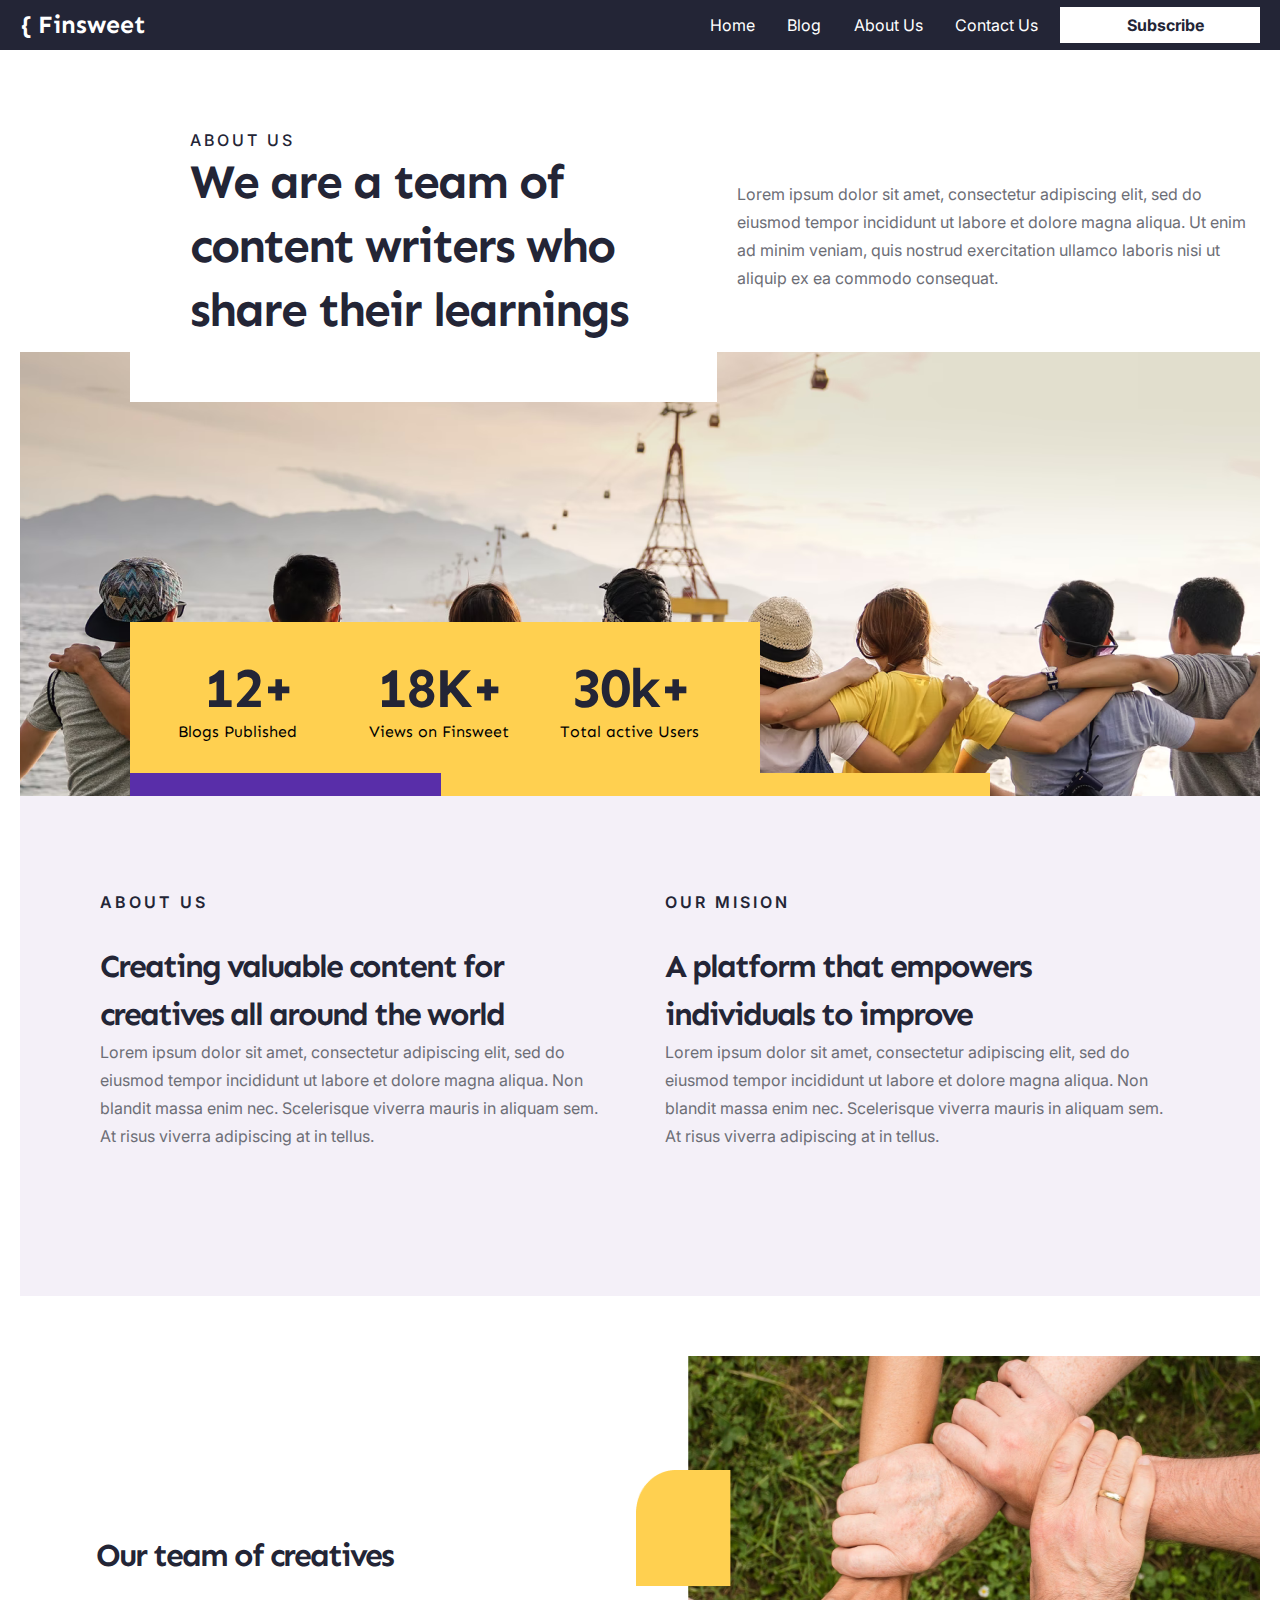
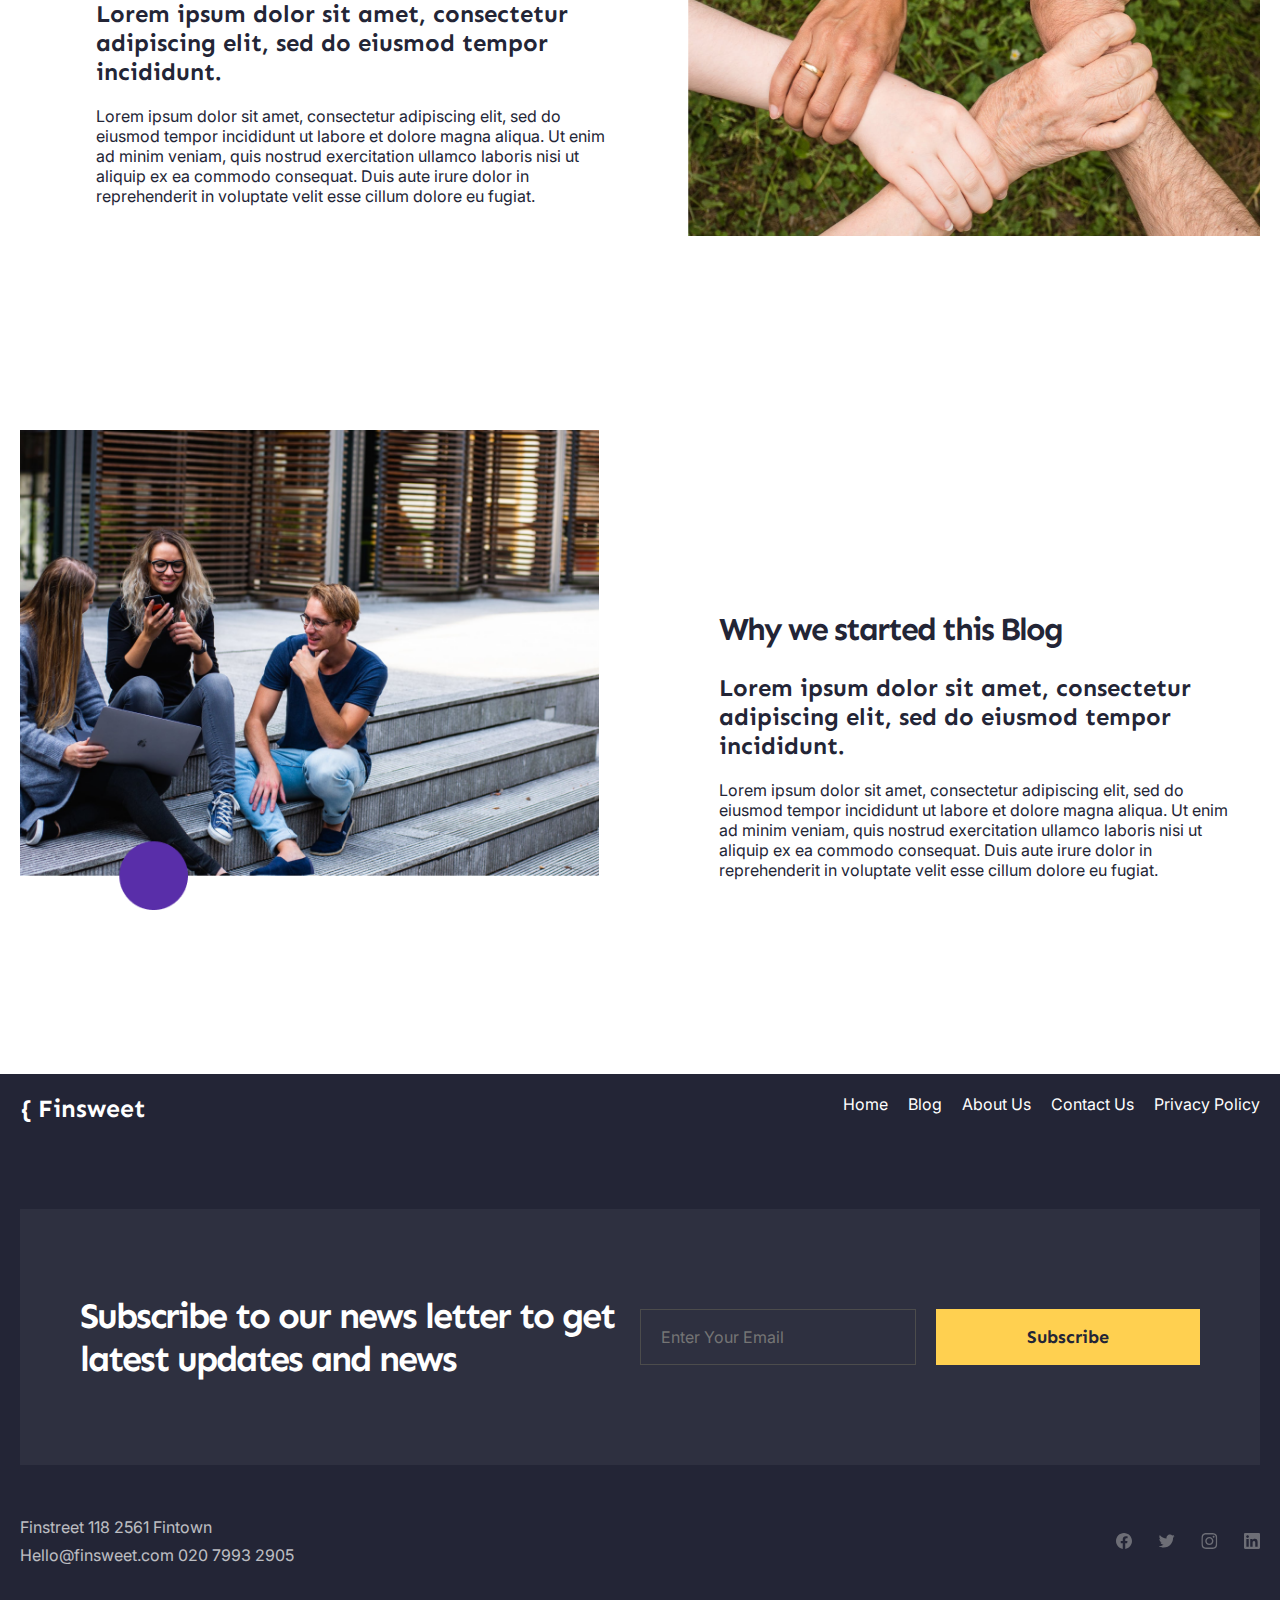
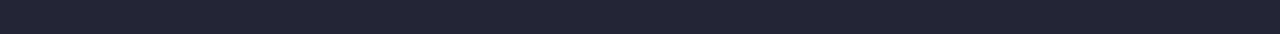
==== about.html @ aa35c8ec "update 2" ====
<!DOCTYPE html>
<html lang="en">

<head>
    <meta charset="UTF-8">
    <meta http-equiv="X-UA-Compatible" content="IE=edge">
    <meta name="viewport" content="width=device-width, initial-scale=1.0">
    <link rel="stylesheet" href="css/reset.css">
    <link rel="stylesheet" href="css/about.css">
    <title>Finsweet Blog</title>
</head>


<body>
    <header>
        <div class="container">
            <a href="index.html">
                <div class="logo">{ Finsweet</div>
            </a>
            <div class="hamburger">
                <div class="line"></div>
                <div class="line"></div>
                <div class="line"></div>
            </div>
            <nav class="nav-bar">
                <li><a href="index.html">Home</a></li>
                <li><a href="blog.html">Blog</a></li>
                <li><a href="about.html">About Us</a></li>
                <li><a href="contact.html">Contact Us</a></li>
                <li class="li-button"><a href="subsribe.html">Subscribe</a></li>
            </nav>
        </div>
    </header>

    <main>
        <div class="container">
            <div class="page-1">
                <div class="all-wrapper">
                    <div class="box-1-row">
                        <div class="box-1-col-1">
                            <span>ABOUT US</span>
                            <h1>We are a team of content writers who share their learnings</h1>
                        </div>
                        <div class="box-1-col-2">
                            <p class="p">Lorem ipsum dolor sit amet, consectetur adipiscing elit, sed do eiusmod tempor
                                incididunt ut labore et dolore magna aliqua. Ut enim ad minim veniam, quis nostrud
                                exercitation ullamco laboris nisi ut aliquip ex ea commodo consequat.</p>
                        </div>
                    </div>
                    <div class="box-2-wrapper">
                        <div class="number-box">
                            <div class="number-wrapper">
                                <div class="col">
                                    <span class="header">12+</span>
                                    <span class="htxt">Blogs Published</span>
                                </div>
                                <div class="col">
                                    <span class="header">18K+</span>
                                    <span class="htxt">Views on Finsweet</span>
                                </div>
                                <div class="col">
                                    <span class="header">30k+</span>
                                    <span class="htxt">Total active Users</span>
                                </div>
                            </div>
                            <div class="line-wrap">
                                <div class="line1"></div>
                                <div class="line2"></div>
                            </div>
                        </div>
                    </div>
                    <div class="row">
                        <div class="col1">
                            <div class="col-header2">
                                <span>About Us</span>
                            </div>
                            <div class="col-main-text">
                                <h2 class="h2">Creating valuable content for creatives all around the world</h2>
                                <p class="p">Lorem ipsum dolor sit amet, consectetur adipiscing elit, sed do eiusmod
                                    tempor incididunt ut labore et dolore magna aliqua. Non blandit massa enim nec.
                                    Scelerisque viverra mauris in aliquam sem. At risus viverra adipiscing at in tellus.
                                </p>
                            </div>
                        </div>
                        <div class="col2">
                            <div class="col-header2">
                                <span>Our mision</span>
                            </div>
                            <div class="col-main-text">
                                <h2 class="h2">A platform that empowers individuals to improve</h2>
                                <p class="p">Lorem ipsum dolor sit amet, consectetur adipiscing elit, sed do eiusmod
                                    tempor incididunt ut labore et dolore magna aliqua. Non blandit massa enim nec.
                                    Scelerisque viverra mauris in aliquam sem. At risus viverra adipiscing at in tellus.
                                </p>
                            </div>
                        </div>
                    </div>
                </div>
            </div>
            <div class="page-2">
                <div class="img-row-wrapper">
                    <div class="img-row-1">
                        <div class="col-text">
                            <div class="txt-col">
                                <h2 class="h2">Our team of creatives</h2>
                                <h4>Lorem ipsum dolor sit amet, consectetur adipiscing elit, sed do eiusmod tempor
                                    incididunt.</h4>
                                <p>Lorem ipsum dolor sit amet, consectetur adipiscing elit, sed do eiusmod tempor
                                    incididunt ut labore et dolore magna aliqua. Ut enim ad minim veniam, quis
                                    nostrud exercitation ullamco laboris nisi ut aliquip ex ea commodo consequat.
                                    Duis aute irure dolor in reprehenderit in voluptate velit esse cillum dolore eu
                                    fugiat.</p>
                            </div>
                        </div>
                        <div class="col-img">
                            <img src="img/about/Know more imagebg2.png">
                        </div>
                        <div class="col-img for-mobile-not-pc">
                            <img src="img/about/hover.png">
                        </div>
                    </div>
                    <div class="img-row-1 b">
                        <div class="imgwrapper">
                            <div class="col-img">
                                <img src="img/about/Imagebg3.png">
                            </div>
                            <div class="col-img for-mobile-not-pc">
                                <img src="img/about/hover-2.jpg">
                            </div>
                        </div>
                        <div class="col-text">
                            <div class="txt-col">
                                <h2 class="h2">Why we started this Blog</h2>
                                <h4>Lorem ipsum dolor sit amet, consectetur adipiscing elit, sed do eiusmod tempor
                                    incididunt.</h4>
                                <p>Lorem ipsum dolor sit amet, consectetur adipiscing elit, sed do eiusmod tempor
                                    incididunt ut labore et dolore magna aliqua. Ut enim ad minim veniam, quis
                                    nostrud exercitation ullamco laboris nisi ut aliquip ex ea commodo consequat.
                                    Duis aute irure dolor in reprehenderit in voluptate velit esse cillum dolore eu
                                    fugiat.</p>
                            </div>
                        </div>
                    </div>
                </div>
            </div>
        </div>
    </main>


    <footer>
        <div class="container">
            <div class="footer-header-wrapper">
                <a href="index.html">
                    <div class="logo">{ Finsweet</div>
                </a>

                <nav class="footer-nav-bar">
                    <li><a href="index.html">Home</a></li>
                    <li><a href="blog.html">Blog</a></li>
                    <li><a href="about.html">About Us</a></li>
                    <li><a href="contact.html">Contact Us</a></li>
                    <li><a href="privacy.html">Privacy Policy</a></li>
                </nav>
            </div>
            <div class="footer-center">
                <h2>Subscribe to our news letter to get latest updates and news</h2>
                <div class="input-button-wrapper">
                    <input type="email" placeholder="Enter Your Email">
                    <button class="button">Subscribe</button>
                </div>
            </div>

            <div class="footer-end">
                <div class="footer-end-text-wrapper">
                    <div class="fcol">
                        <p class="p">Finstreet 118 2561 Fintown</p>
                        <p class="p">Hello@finsweet.com 020 7993 2905</p>
                    </div>
                    <div class="fcol">
                        <div class="footer-socials-wrapper">
                            <img src="img/icons/footer-icon/f.svg">
                            <img src="img/icons/footer-icon/t.svg">
                            <img src="img/icons/footer-icon/i.svg">
                            <img src="img/icons/footer-icon/l.svg">
                        </div>
                    </div>
                </div>
            </div>
        </div>
    </footer>
    <script>
        hamburger = document.querySelector(".hamburger");
        hamburger.onclick = function () {
            navBar = document.querySelector(".nav-bar");
            navBar.classList.toggle("active")
        }
    </script>
</body>

</html>
---- css/about.css ----
@import url('https://fonts.googleapis.com/css2?family=Inter:wght@400;700&family=Sen:wght@400;700;800&display=swap');

/*! ---------------------------HAMBURGER MENU-------------------------------- */

* {
    font-family: 'Inter', sans-serif;
    font-family: 'Sen', sans-serif;
}

.for-pc {
    display: none;
}

.for-mobile-not-pc {
    display: block;
}

.container {
    max-width: 1440px;
    width: 100%;
    margin: auto;
    padding: 20px;
}

.logo {
    font-weight: 700;
    font-size: 1.5625em;
}

a .logo {
    color: #fff;
}

header {
    position: sticky;
    top: 0;
    background: #232536;
    z-index: 4;
}

header .container {
    display: flex;
    background: #232536;
    justify-content: space-between;
    align-items: center;
    height: 50px;
    color: #fff;
}

.hamburger .line {
    height: 3px;
    width: 30px;
    margin-bottom: 4px;
    background-color: #fff;
}

.nav-bar {
    position: absolute;
    top: 50px;
    right: 0;
    display: flex;
    flex-direction: column;
    width: 0px;
    height: 100vh;
    background-color: #232536;
    gap: 10px;
    overflow: hidden;
    transition: 0.6s;
    opacity: 0;
}

.nav-bar li {
    margin-top: 20px;
    transition: 0.4s;
    text-align: left;
    padding-left: 10px;
}

.nav-bar li a {
    color: #fff;
    font-family: 'Inter';
    font-style: normal;
    font-weight: 400;
    font-size: 1em;
    line-height: 28px;

}

.nav-bar.active {
    width: 210px;
    transition: 0.6s;
    opacity: 1;
}

.li-button {
    display: flex;
    align-items: center;
    background-color: #fff;
    max-width: 200px;
    width: 100%;
    height: 36px;
}

.li-button a {
    font-family: 'Sen';
    font-style: normal;
    font-weight: 700 !important;
    font-size: 1.125em;
    line-height: 24px;
    display: flex;
    align-items: center;
    color: #232536 !important;
}

/*! ---------------------------HAMBURGER MENU-------------------------------- */
/* ----------------------------------Default class--------------------------- */
.coloroful-text {
    color: #4C4C4C;
    font-family: 'Inter';
    font-weight: 500;
    font-size: .875em;
}

.coloroful-text span {
    color: #592EA9;
}

.p {
    font-family: 'Inter';
    font-weight: 400;
    font-size: 1em;
    line-height: 28px;
    color: #6D6E76;
}

.h2 {
    font-family: 'Sen';
    font-weight: 700;
    font-size: 2rem;
    line-height: 48px;
    letter-spacing: -2px;
    color: #232536;
}

.button {
    max-width: 204px;
    width: 100%;
    height: 56px;
    gap: 12px;
    padding: 16px 48px;
    background: #FFD050;
    border: 0;

    font-family: 'Sen';
    font-weight: 700;
    font-size: 18px;
    display: flex;
    align-items: center;
    color: #232536;
}

/* ----------------------------------Default class---------------------------- *
/* -----------------------PAGE WRAPPER 1--------------------------------- */

.box-1-row {
    width: 100%;
    display: flex;
    justify-content: space-between;
    column-gap: 20px;
    flex-direction: column;
    align-items: center;
}

.box-1-col-1 {
    background: #FFFFFF;
    padding: 14px;
    max-width: 625px;
    width: 100%;
    display: flex;
    flex-direction: column;
    align-items: center;
    justify-content: center;
}


.box-1-col-1 span {
    font-family: 'Inter';
    font-weight: 500;
    font-size: 1em;
    letter-spacing: 3px;
    text-transform: uppercase;
    color: #232536;
}

.box-1-col-1 h1 {
    font-family: 'Sen';
    font-weight: 700;
    font-size: 2em;
    letter-spacing: -2px;
    color: #232536;
    width: 100%;
    text-align: center;
}
@media (max-width:994px) and (min-width:769px) {
    .box-1-row{
        gap: 0;
    }
.box-1-col-2 {
    background: #FFFFFF;

}
    .box-1-col-1 {
        padding: 32px!important;
    }
    .box-1-col-1 h1{
        font-size: 2.5em !important;
        line-height: 40px !important;
    }
}

.box-1-col-2 {
    max-width: 625px;
    width: 100%;
    display: flex;
    align-items: center;
    text-align: center;
}

.box-2-wrapper {
    margin-top: 50px;
    width: 100%;
    height: 444px;
    background-image: url(/img/about/bg2.png);
    background-position: 10% 60%;
    background-size: cover;
    background-repeat: no-repeat;
    display: flex;
    flex-direction: column;
}


.number-box {
    max-width: 860px;
    width: 100%;
    height: 174px;
    display: flex;
    flex-direction: column;
}

.header {
    font-family: 'Sen';
    font-weight: 700;
    font-size: 2em;
    display: flex;
    align-items: center;
    letter-spacing: -2px;
    color: #232536;
}

.number-wrapper {
    background: #FFD050;
    width: 100%;
    display: flex;
    flex-direction: column;
    align-items: center;
    column-gap: 50px;
    padding: 32px 48px;
}


.number-wrapper .col {
    width: 100%;
    display: flex;
    flex-direction: column;
    align-items: center;
    justify-content: center;
    margin-bottom: 20px;
}


.line-wrap {
    width: 100%;
    display: flex;
}

.line1 {
    max-width: 311.48px;
    width: 100%;
    height: 23px;
    background: #592EA9;
}

.line2 {
    max-width: 550px;
    width: 100%;
    height: 23px;
    background: #FFD050;
}



.row {
    display: flex;
    flex-direction: column;
    align-items: center;
    justify-content: center;
    padding: 26px 30px;
    gap: 50px;
    background: #F4F0F8;
}

.col-header2 span{
    font-family: 'Inter';
    font-weight: 600;
    font-size: 1em;
    letter-spacing: 3px;
    text-transform: uppercase;
    color: #232536;
}



.row .col1,
.col2 {
    display: flex;
    flex-direction: column;
    align-items: center;
    text-align: center;
    gap: 30px;
    max-width: 515px;
    width: 100%;
    min-height: 308px;
}

@media (max-width:413px) {
    .row .col1,
.col2 {
    text-align: inherit;
    word-break: break-all;
}
}

.col-text h4{
    font-family: 'Sen';
    font-weight: 700;
    font-size: 1.5em;
    color: #232536;
}
.col-text p{
    font-family: 'Inter';
    font-size: 1em;
    color: #232536;
}
.col-text{
    flex-basis: 50%;
    display: flex;
    flex-direction: column;
    justify-content: center;
    align-items: center;
}

.txt-col{
    max-width: 520px;
    width: 100%;
    gap: 20px;
    display: flex;
    flex-direction: column;
    margin-left: 20px;
}
.imgwrapper{
    display: flex;
    flex-direction: column;
    align-items: flex-end;
    justify-content: center;
}


.col-img{
    display: none;
    margin: auto;
    
}

.col-img.for-mobile-not-pc{
    display: block;
}

.col-img{
    max-width: 624px;
    width: 100%;
    height:624px;
}

.col-img img,.col-img.for-mobile-not-pc {
    width: 100%;
    height: 480px;
    object-fit: cover;
}


.img-row-1{
    display: flex;
    flex-direction: column;
    gap: 20px;
}


.img-row-wrapper{
    display: flex;
    flex-direction: column;
    gap: 50px;
}













/** ----------------------FOOTER---------------------------- */
/** ----------------------FOOTER---------------------------- */
/** ----------------------FOOTER---------------------------- */
/** ----------------------FOOTER---------------------------- */
/** ----------------------FOOTER---------------------------- */
/** ----------------------FOOTER---------------------------- */
/** ----------------------FOOTER---------------------------- */
/** ----------------------FOOTER---------------------------- */

footer {
    min-height: 560px;
    background: #232536;
}

.logo {
    min-width: 143px;
}

.footer-header-wrapper {
    display: flex;
    justify-content: space-between;
    flex-direction: column;
    justify-content: center;
    align-items: center;
    color: #fff;
}

.footer-nav-bar {
    display: flex;
    margin: auto;
    margin-top: 40px;
    gap: 20px;
    text-align: center;
}

.footer-nav-bar li a {
    font-family: 'Inter';
    font-weight: 400;
    font-size: 12px;
    display: flex;
    align-items: center;
    color: #FFFFFF !important;
}

.footer-center {
    margin: auto;
    margin-top: 85px;
    max-width: 1280px;
    width: 100%;
    min-height: 256px;
    background-color: #2e3040;

    display: flex;
    justify-content: space-between;
    flex-direction: column;
    align-items: center;
    padding: 34px;
}

.footer-center h2 {
    font-family: 'Sen';
    font-weight: 700;
    font-size: 2em;
    display: flex;
    align-items: center;
    letter-spacing: -2px;
    color: #FFFFFF;
    max-width: 562px;
    width: 100%;
    margin-bottom: 20px;
}


.footer-center input {
    max-width: 323px;
    min-width: 170px;
    width: 100%;
    height: 56px;
    background: transparent;
    border: 1px solid #4c4c4c;
    outline: none;
    padding-left: 20px;

    font-family: 'Inter';
    font-size: 1em;
    display: flex;
    align-items: center;
    color: #6D6E76;
}


.input-button-wrapper {
    display: flex;
    width: 100%;
    align-items: center;
    gap: 20px;
}

.input-button-wrapper .button {
    padding: 0;
    max-width: 100%;
    width: 100%;
    height: 56px;
    display: flex;
    justify-content: center
}

@media (max-width:390px) {
    .input-button-wrapper {
        flex-direction: column;
    }
}

.footer-end {
    margin-top: 48px;
}




.footer-end-text-wrapper {
    display: flex;
    flex-direction: column;
    justify-content: center;
    align-items: center;
    gap: 30px;
}

.fcol {
    text-align: center;
}

.footer-end-text-wrapper .p {
    font-family: 'Inter';
    font-style: normal;
    font-size: 16px;
    line-height: 1.75em;
    color: #FFFFFF;
    opacity: 0.7;
}

.footer-socials-wrapper {
    display: flex;
    gap: 26px;
}


/** ----------------------FOOTER---------------------------- */
/** ----------------------FOOTER---------------------------- */
/** ----------------------FOOTER---------------------------- */
/** ----------------------FOOTER---------------------------- */
/** ----------------------FOOTER---------------------------- */
/** ----------------------FOOTER---------------------------- */
/** ----------------------FOOTER---------------------------- */

/*!-------------------------Burger menu-------------------------------------- */
@media (min-width:769px) {
    .hamburger {
        display: none;
    }

    .nav-bar {
        position: inherit;
        top: inherit;
        right: inherit;
        display: flex;
        flex-direction: row;
        align-items: center;
        justify-content: space-between;
        overflow: inherit;
        height: inherit;
        width: 560px;
        opacity: 1;
        gap: 20px;
    }

    .nav-bar.active {
        width: 560px;
    }

    .nav-bar li {
        margin-top: 0px;
        text-align: center;
    }


    .li-button {
        justify-content: center;
    }

    .for-pc {
        display: block;
    }

    .for-mobile-not-pc {
        display: none;
    }

    /*!-----------------------Burger Menu------------------------------------ */


    .box-1-col-1 h1 {
        font-size: 3em;
        line-height: 64px;
        text-align: inherit;
    }

    .box-1-col-1 {
        padding: 60px;
        justify-content: inherit;
        align-items: inherit;
    }

    .box-1-col-2 {
        text-align: inherit;
    }

    .box-1-row {
        flex-direction: row;
        align-items: inherit;
    }

    .all-wrapper {
        padding-bottom: 60px;
    }

    .box-1-row,
    .box-2-wrapper {
        padding-left: 110px;
    }

    .box-2-wrapper {
        margin-top: -50px;
        justify-content: flex-end;

    }


    .header {
        font-size: 3.5em;
    }

    .number-wrapper {
        flex-direction: row;
        max-width: 630px;
        align-items: inherit;
    }


    .number-wrapper .col {
        max-width: 141px;
        margin-bottom: inherit;

    }

    .htxt {
        width: 100%;
    }

    .row {
        display: flex;
        flex-direction: row;
        justify-content: center;
        align-items: inherit;
        padding: 96px 80px;
        gap: 50px;
        background: #F4F0F8;
    }

    .row .col1,
    .col2 {
        text-align: inherit;
        align-items: inherit;
    }

    .row a {
        text-align: inherit;
    }


.img-row-1{
    flex-direction: row;
}

.col-img img{
    max-width: 624px;
    height: 480px;
    transform: rotate(0deg);
    object-fit: inherit;
}

.col-img{
    display: block;
    margin: auto;
}

.col-img.for-mobile-not-pc{
    display: none;
}
.col-text{
    align-items: flex-end;
}








    /*! ----------------------FOOTER---------------------------- */
    /** ----------------------FOOTER---------------------------- */
    /** ----------------------FOOTER---------------------------- */
    /** ----------------------FOOTER---------------------------- */
    /** ----------------------FOOTER---------------------------- */
    /** ----------------------FOOTER---------------------------- */
    /** ----------------------FOOTER---------------------------- */
    /** ----------------------FOOTER---------------------------- */

    .footer-center h2 {
        font-size: 2.25em;
        margin: 0;
        ;
    }

    .footer-center {
        flex-direction: row;
        padding: 60px;
    }


    .footer-header-wrapper {
        flex-direction: row;
        align-items: inherit;
        justify-content: space-between;
    }

    .footer-nav-bar {
        margin: 0;
    }

    .footer-nav-bar li a {
        font-size: 1em !important;
    }


    .footer-end-text-wrapper {
        display: flex;
        flex-direction: row;
        justify-content: space-between;
        align-items: center;
    }

    .input-button-wrapper input {
        padding-left: 20px;
    }

    .fcol {
        text-align: inherit;
    }

    /** ----------------------FOOTER---------------------------- */
    /** ----------------------FOOTER---------------------------- */
    /** ----------------------FOOTER---------------------------- */
    /** ----------------------FOOTER---------------------------- */
    /** ----------------------FOOTER---------------------------- */
    /** ----------------------FOOTER---------------------------- */
    /** ----------------------FOOTER---------------------------- */
    /** ----------------------FOOTER---------------------------- */
}
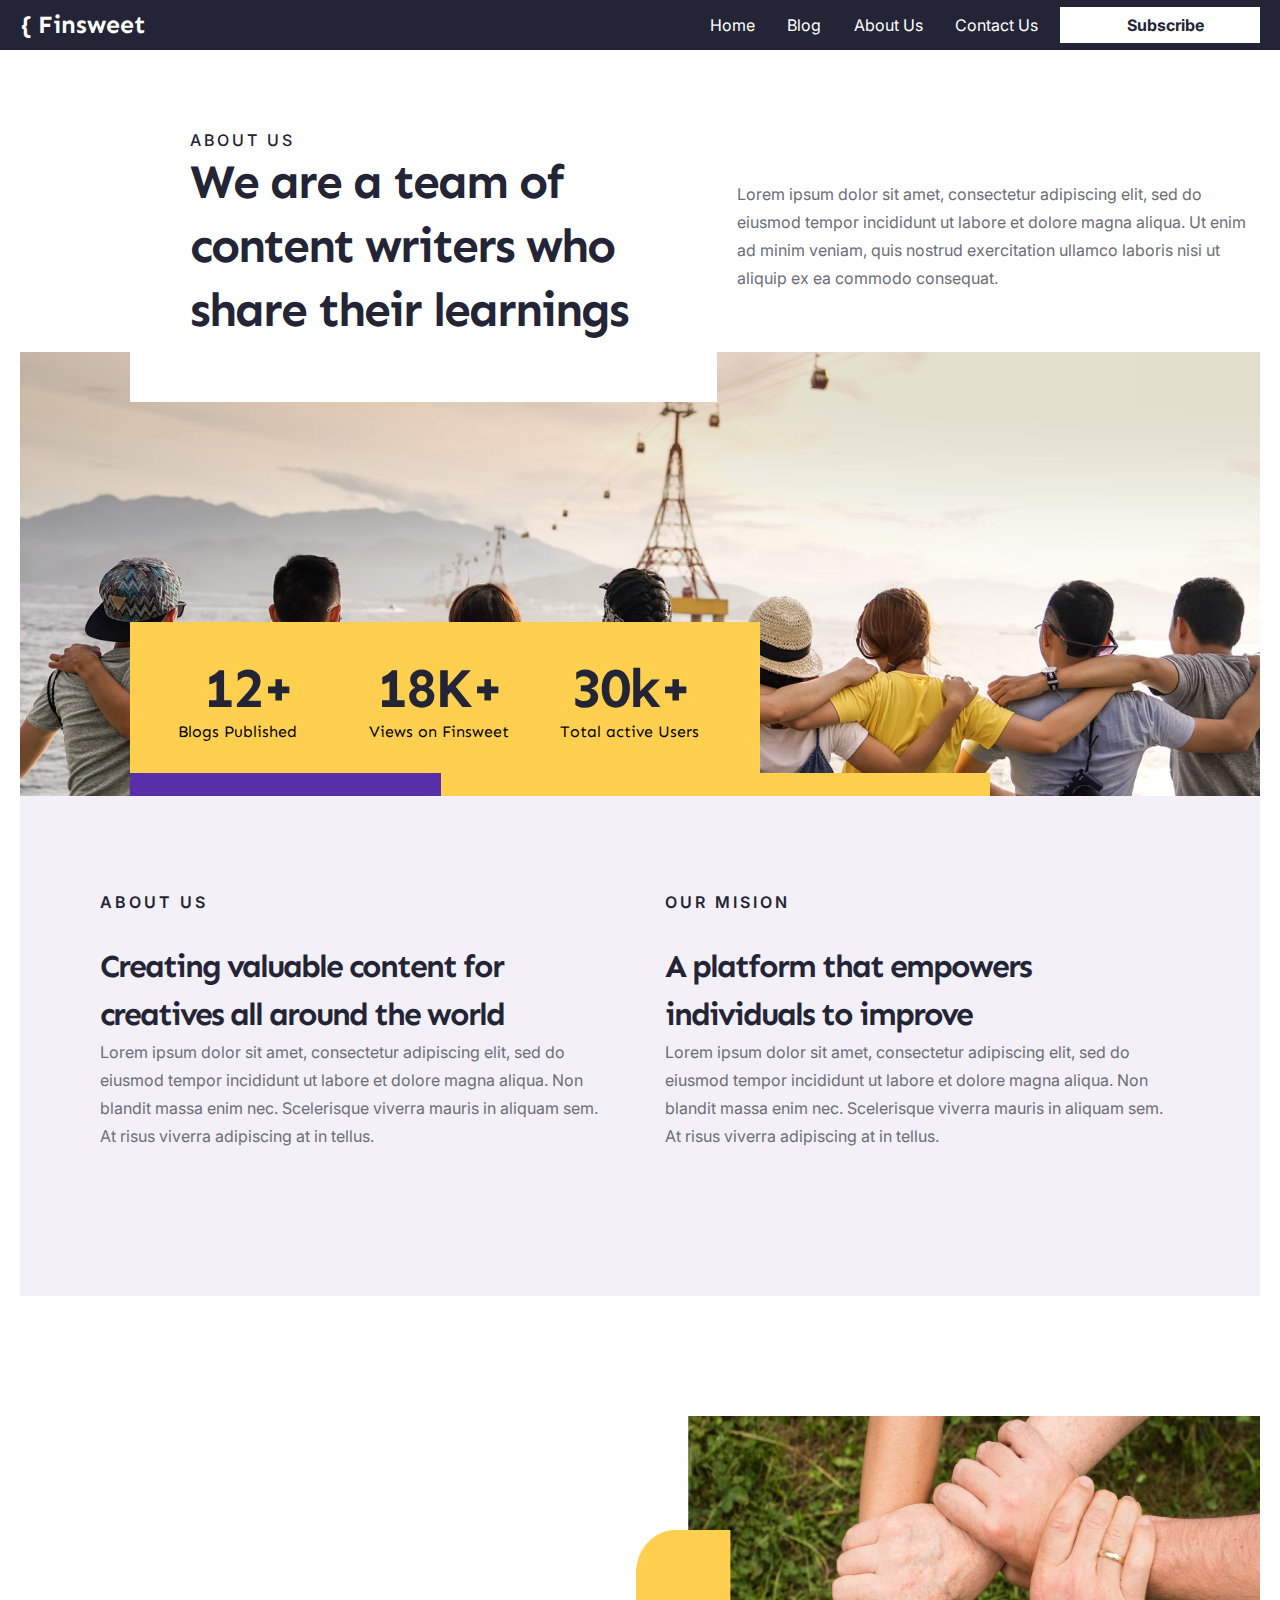
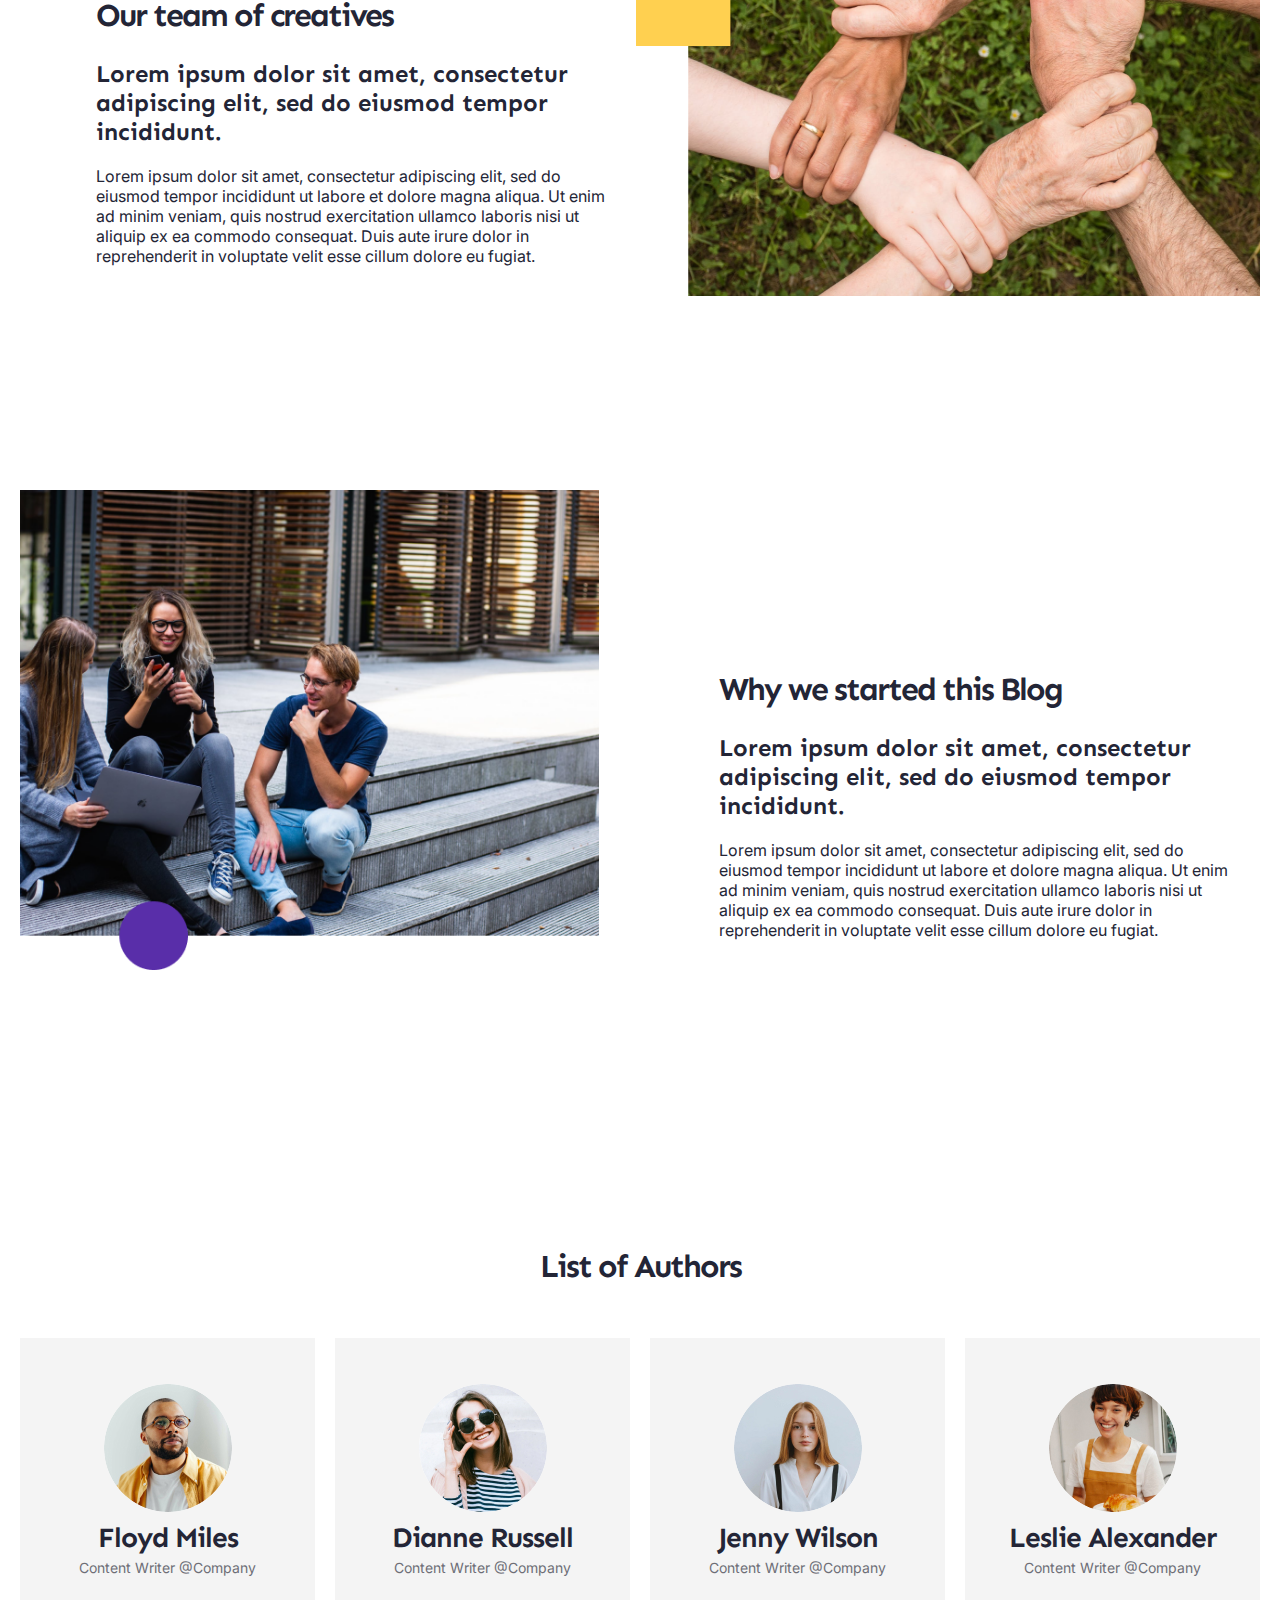
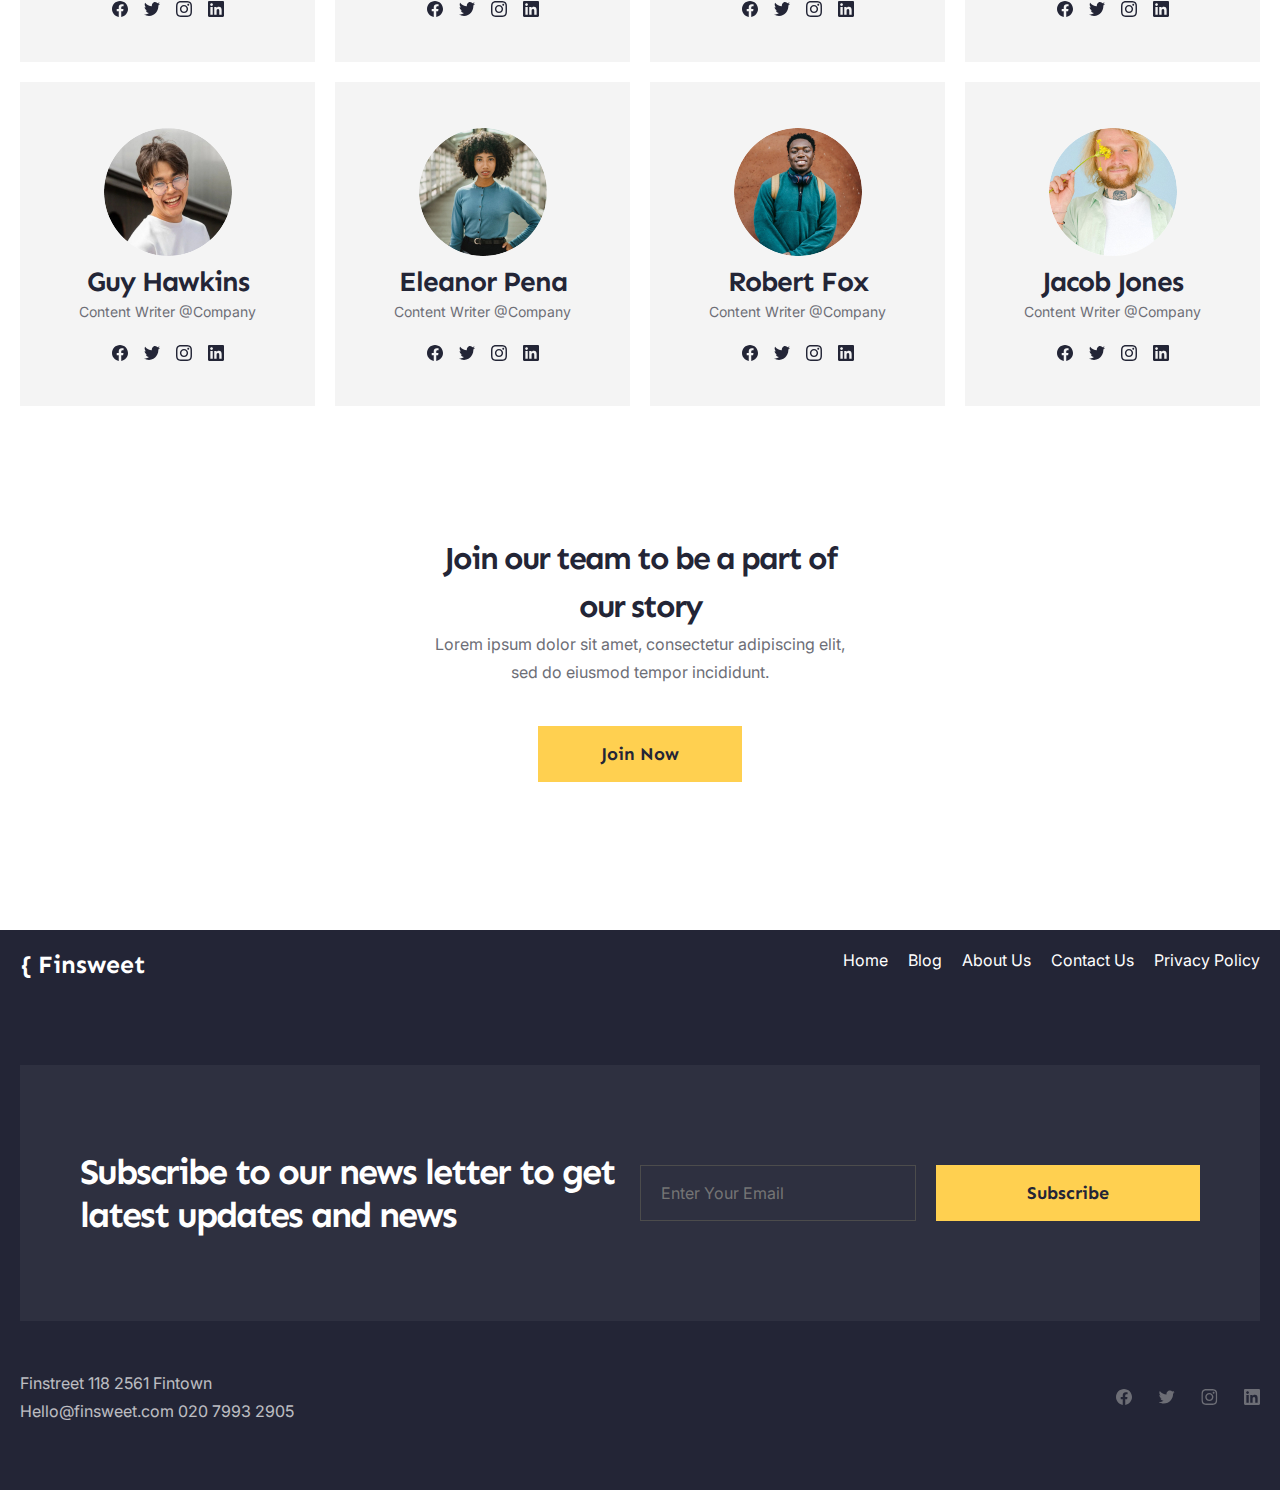
==== commit 73d07c49: "update-2.5" ====
--- a/about.html
+++ b/about.html
@@ -143,6 +143,156 @@
                     </div>
                 </div>
             </div>
+            <div class="page-3">
+            <article class="list-of-authors-wrapper">
+                <div class="author-header">
+                    <h2 class="h2">List of Authors</h2>
+                </div>
+                <div class="author-card-wrapper">
+                    <div class="author-card">
+                        <div class="picture">
+                            <img src="img/user.jpg">
+                        </div>
+                        <div class="name">
+                            <h3>Floyd Miles</h3>
+                        </div>
+                        <div class="name-content">Content Writer @Company</div>
+
+                        <div class="socials-wrapper">
+                            <img src="img/icons/Vectorfc.svg">
+                            <img src="img/icons/Vectortw.svg">
+                            <img src="img/icons/insta.svg">
+                            <img src="img/icons/link.svg">
+                        </div>
+                    </div>
+
+                    <div class="author-card">
+                        <div class="picture">
+                            <img src="img/user2.jpg">
+                        </div>
+                        <div class="name">
+                            <h3>Dianne Russell</h3>
+                        </div>
+                        <div class="name-content">Content Writer @Company</div>
+
+                        <div class="socials-wrapper">
+                            <img src="img/icons/Vectorfc.svg">
+                            <img src="img/icons/Vectortw.svg">
+                            <img src="img/icons/insta.svg">
+                            <img src="img/icons/link.svg">
+                        </div>
+                    </div>
+
+                    <div class="author-card">
+                        <div class="picture">
+                            <img src="img/user3.jpg">
+                        </div>
+                        <div class="name">
+                            <h3>Jenny Wilson</h3>
+                        </div>
+                        <div class="name-content">Content Writer @Company</div>
+
+                        <div class="socials-wrapper">
+                            <img src="img/icons/Vectorfc.svg">
+                            <img src="img/icons/Vectortw.svg">
+                            <img src="img/icons/insta.svg">
+                            <img src="img/icons/link.svg">
+                        </div>
+                    </div>
+
+                    <div class="author-card">
+                        <div class="picture">
+                            <img src="img/user4.jpg">
+                        </div>
+                        <div class="name">
+                            <h3>Leslie Alexander</h3>
+                        </div>
+                        <div class="name-content">Content Writer @Company</div>
+
+                        <div class="socials-wrapper">
+                            <img src="img/icons/Vectorfc.svg">
+                            <img src="img/icons/Vectortw.svg">
+                            <img src="img/icons/insta.svg">
+                            <img src="img/icons/link.svg">
+                        </div>
+                    </div>
+                    <!-- 2 -->
+                    <div class="author-card">
+                        <div class="picture">
+                            <img src="img/user5.jpg">
+                        </div>
+                        <div class="name">
+                            <h3>Guy Hawkins</h3>
+                        </div>
+                        <div class="name-content">Content Writer @Company</div>
+
+                        <div class="socials-wrapper">
+                            <img src="img/icons/Vectorfc.svg">
+                            <img src="img/icons/Vectortw.svg">
+                            <img src="img/icons/insta.svg">
+                            <img src="img/icons/link.svg">
+                        </div>
+                    </div>
+
+                    <div class="author-card">
+                        <div class="picture">
+                            <img src="img/user6u.jpg">
+                        </div>
+                        <div class="name">
+                            <h3>Eleanor Pena</h3>
+                        </div>
+                        <div class="name-content">Content Writer @Company</div>
+
+                        <div class="socials-wrapper">
+                            <img src="img/icons/Vectorfc.svg">
+                            <img src="img/icons/Vectortw.svg">
+                            <img src="img/icons/insta.svg">
+                            <img src="img/icons/link.svg">
+                        </div>
+                    </div>
+
+                    <div class="author-card">
+                        <div class="picture">
+                            <img src="img/user7.jpg">
+                        </div>
+                        <div class="name">
+                            <h3>Robert Fox</h3>
+                        </div>
+                        <div class="name-content">Content Writer @Company</div>
+
+                        <div class="socials-wrapper">
+                            <img src="img/icons/Vectorfc.svg">
+                            <img src="img/icons/Vectortw.svg">
+                            <img src="img/icons/insta.svg">
+                            <img src="img/icons/link.svg">
+                        </div>
+                    </div>
+
+                    <div class="author-card">
+                        <div class="picture">
+                            <img src="img/user8.jpg">
+                        </div>
+                        <div class="name">
+                            <h3>Jacob Jones</h3>
+                        </div>
+                        <div class="name-content">Content Writer @Company</div>
+
+                        <div class="socials-wrapper">
+                            <img src="img/icons/Vectorfc.svg">
+                            <img src="img/icons/Vectortw.svg">
+                            <img src="img/icons/insta.svg">
+                            <img src="img/icons/link.svg">
+                        </div>
+                    </div>
+                </div>
+            </article>
+            </div>
+            <div class="nine-of-page">
+                <h2 class="h2">Join our team to be a part of our story</h2>
+                <p class="p">Lorem ipsum dolor sit amet, consectetur adipiscing elit, sed do eiusmod tempor incididunt.
+                </p>
+                <button class="button">Join Now</button>
+            </div>
         </div>
     </main>
 
--- a/css/about.css
+++ b/css/about.css
@@ -403,7 +403,10 @@
     flex-direction: column;
     gap: 20px;
 }
-
+.img-row-1.b{
+    display: flex;
+    flex-direction: column-reverse;
+}
 
 .img-row-wrapper{
     display: flex;
@@ -411,12 +414,93 @@
     gap: 50px;
 }
 
-
-
-
-
-
-
+.page-2{
+    margin-top: 60px;
+}
+
+
+.list-of-authors-wrapper {
+    margin-top: 40px;
+}
+
+.author-card-wrapper {
+    display: grid;
+    grid-template-columns: repeat(2, 1fr);
+    gap: 20px;
+}
+
+@media (max-width:550px) {
+    .author-card-wrapper {
+        grid-template-columns: repeat(1, 1fr);
+    }
+
+}
+
+
+.author-header {
+    text-align: center;
+    margin-bottom: 48px;
+}
+
+.author-card {
+    min-width: 0px;
+    min-height: 324px;
+    padding: 40px;
+    background: #F4F4F4;
+
+    display: flex;
+    flex-direction: column;
+    align-items: center;
+    justify-content: center;
+    text-align: center;
+    gap: 5px;
+
+}
+
+.picture img {
+    border-radius: 50%;
+}
+
+.name h3 {
+    font-family: 'Sen';
+    font-weight: 700;
+    font-size: 1.75em;
+    letter-spacing: -1px;
+    color: #232536;
+}
+
+.name-content {
+    font-family: 'Inter';
+    font-size: .875em;
+    text-align: center;
+    color: #6D6E76;
+}
+
+.socials-wrapper {
+    margin-top: 20px;
+    display: flex;
+    gap: 16px;
+}
+
+.nine-of-page {
+    max-width: 414px;
+    width: 100%;
+    margin: auto;
+    margin-top: 60px;
+    margin-bottom: 60px;
+    text-align: center;
+}
+
+.nine-of-page .button {
+    margin: auto;
+    margin-top: 40px;
+    margin-bottom: 20px;
+
+    display: flex;
+    flex-direction: column;
+    align-items: center;
+    justify-content: center;
+}
 
 
 
@@ -725,12 +809,28 @@
 .col-text{
     align-items: flex-end;
 }
-
-
-
-
-
-
+.img-row-1.b{
+    display: flex;
+    flex-direction: row;
+}
+
+.list-of-authors-wrapper {
+    margin-top: 128px;
+}
+
+.author-card-wrapper {
+    display: grid;
+    grid-template-columns: repeat(4,1fr);
+    justify-content: space-between;
+    flex-wrap: nowrap;
+}
+
+
+
+.nine-of-page {
+    margin-top: 128px;
+    margin-bottom: 128px;
+}
 
 
     /*! ----------------------FOOTER---------------------------- */
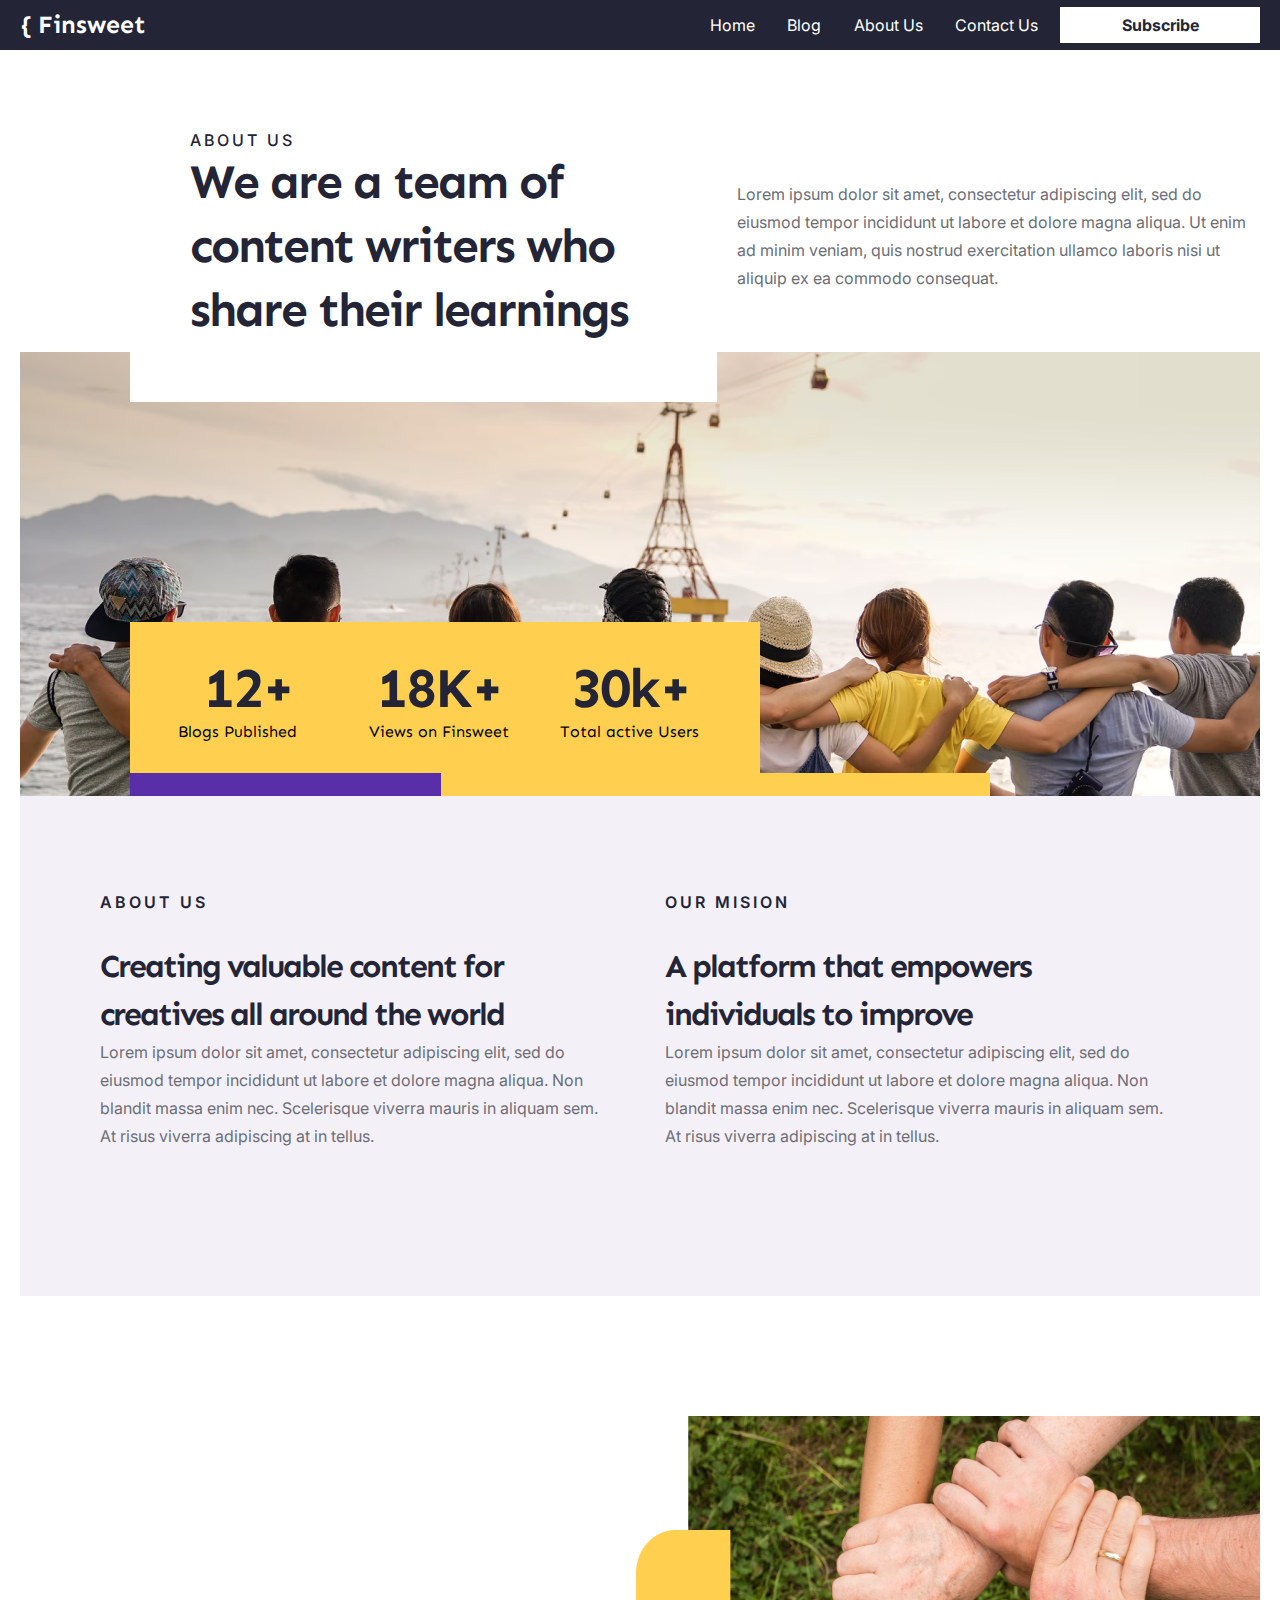
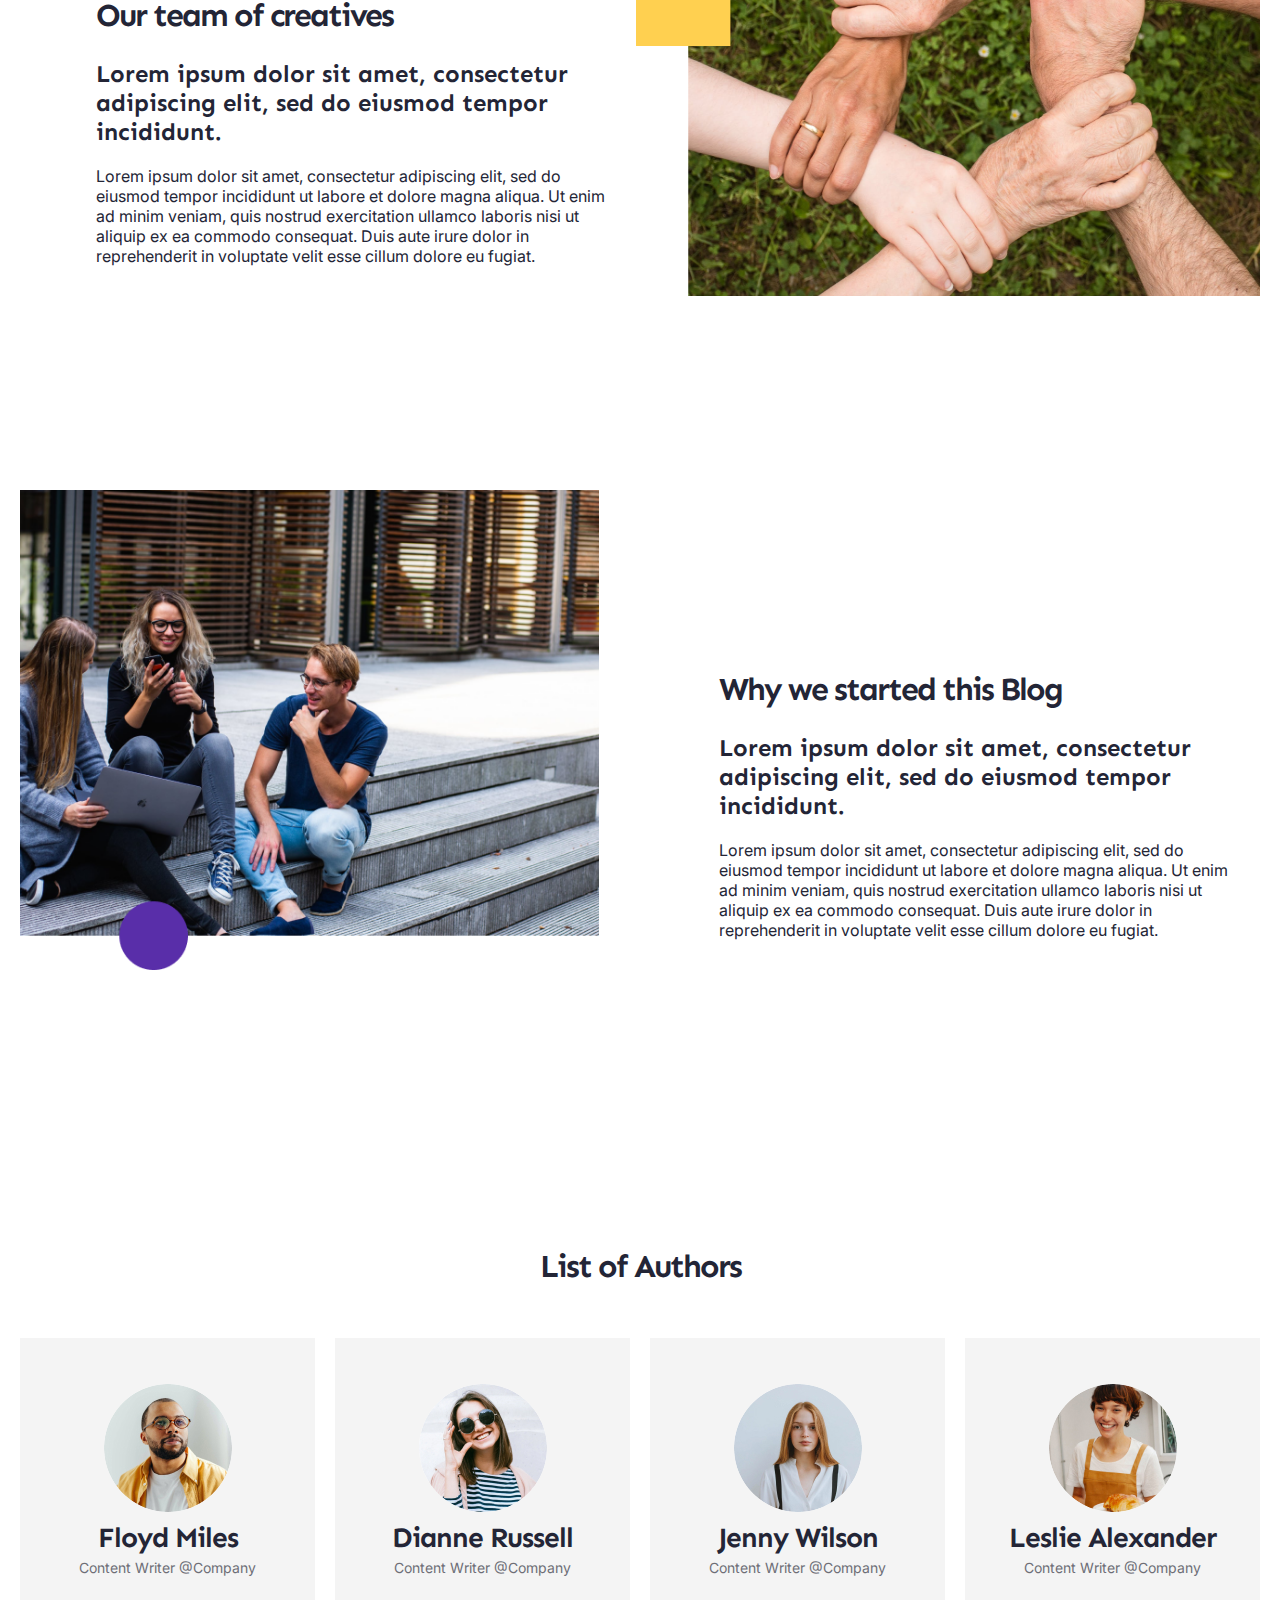
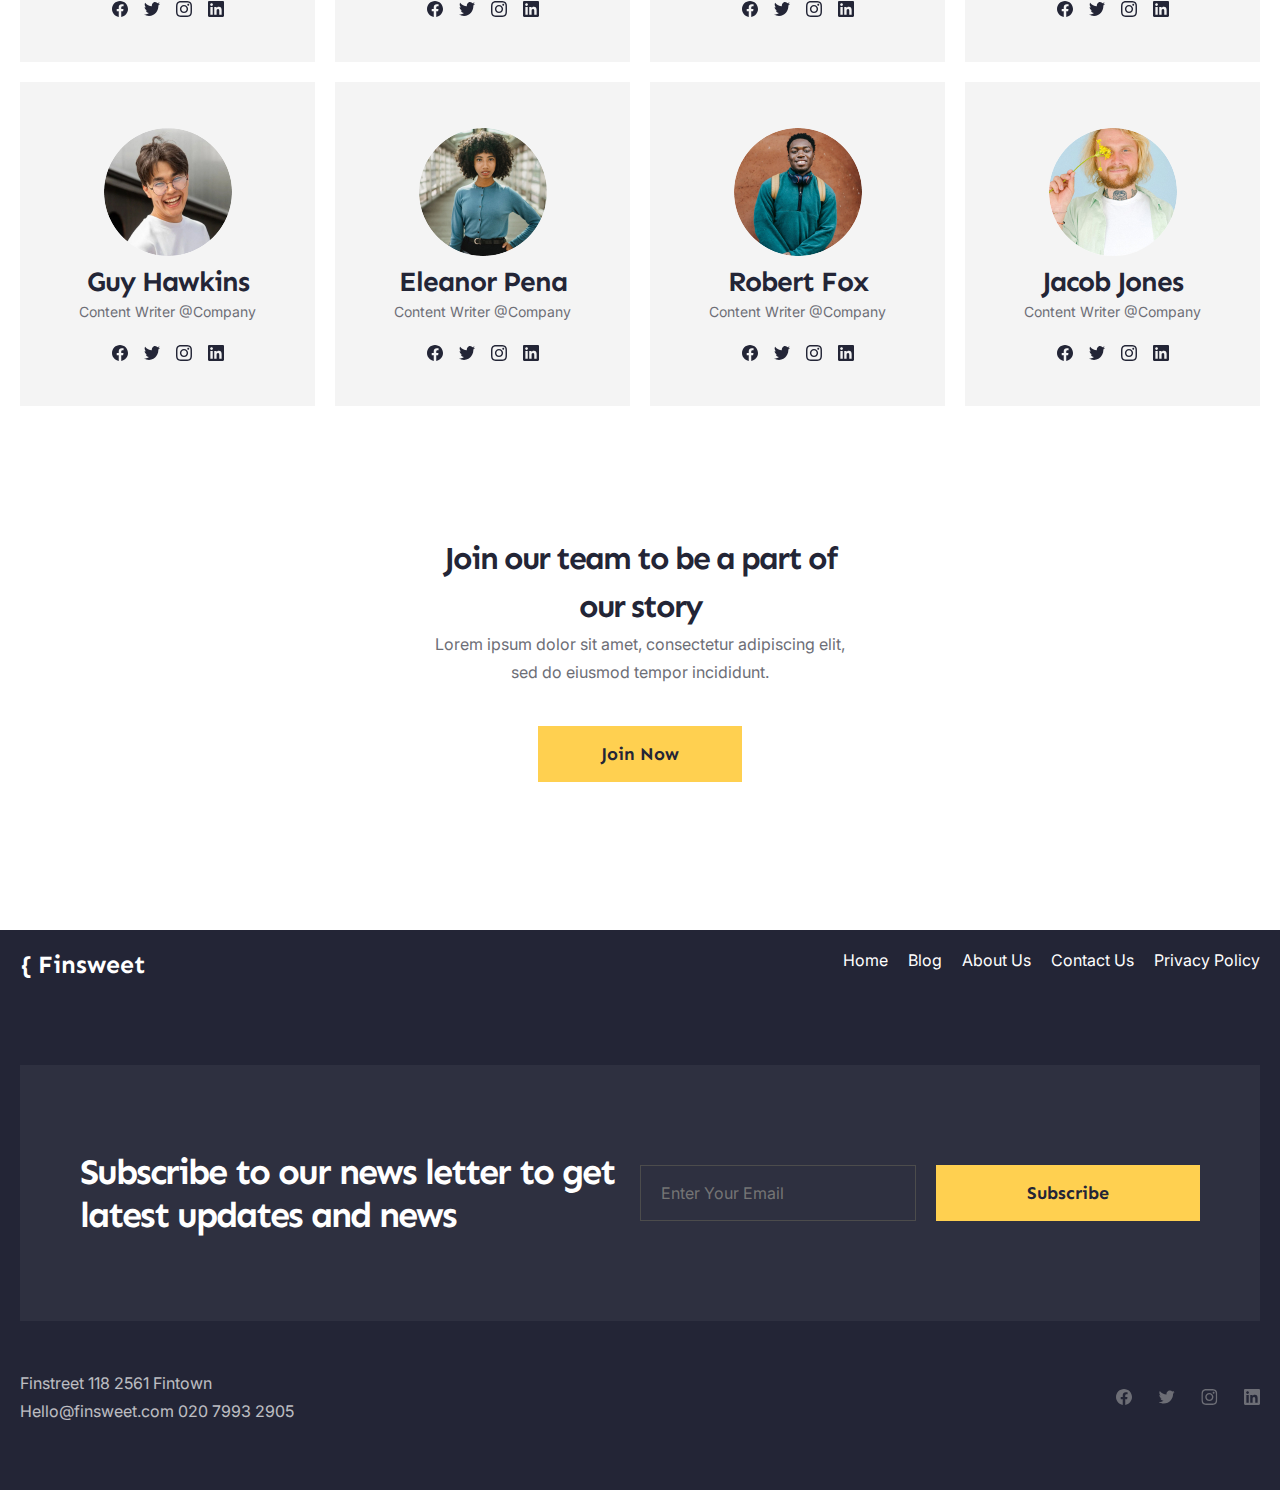
==== commit a11e6fc3: "finish" ====
--- a/about.html
+++ b/about.html
@@ -27,7 +27,7 @@
                 <li><a href="blog.html">Blog</a></li>
                 <li><a href="about.html">About Us</a></li>
                 <li><a href="contact.html">Contact Us</a></li>
-                <li class="li-button"><a href="subsribe.html">Subscribe</a></li>
+                <li class="li-button"><a href="https://github.com/zodwo" target="_blank">Subscribe</a></li>
             </nav>
         </div>
     </header>
@@ -316,7 +316,7 @@
                 <h2>Subscribe to our news letter to get latest updates and news</h2>
                 <div class="input-button-wrapper">
                     <input type="email" placeholder="Enter Your Email">
-                    <button class="button">Subscribe</button>
+                    <a href="https://github.com/zodwo" class="button" target="_blank"> Subscribe </a>
                 </div>
             </div>
 
